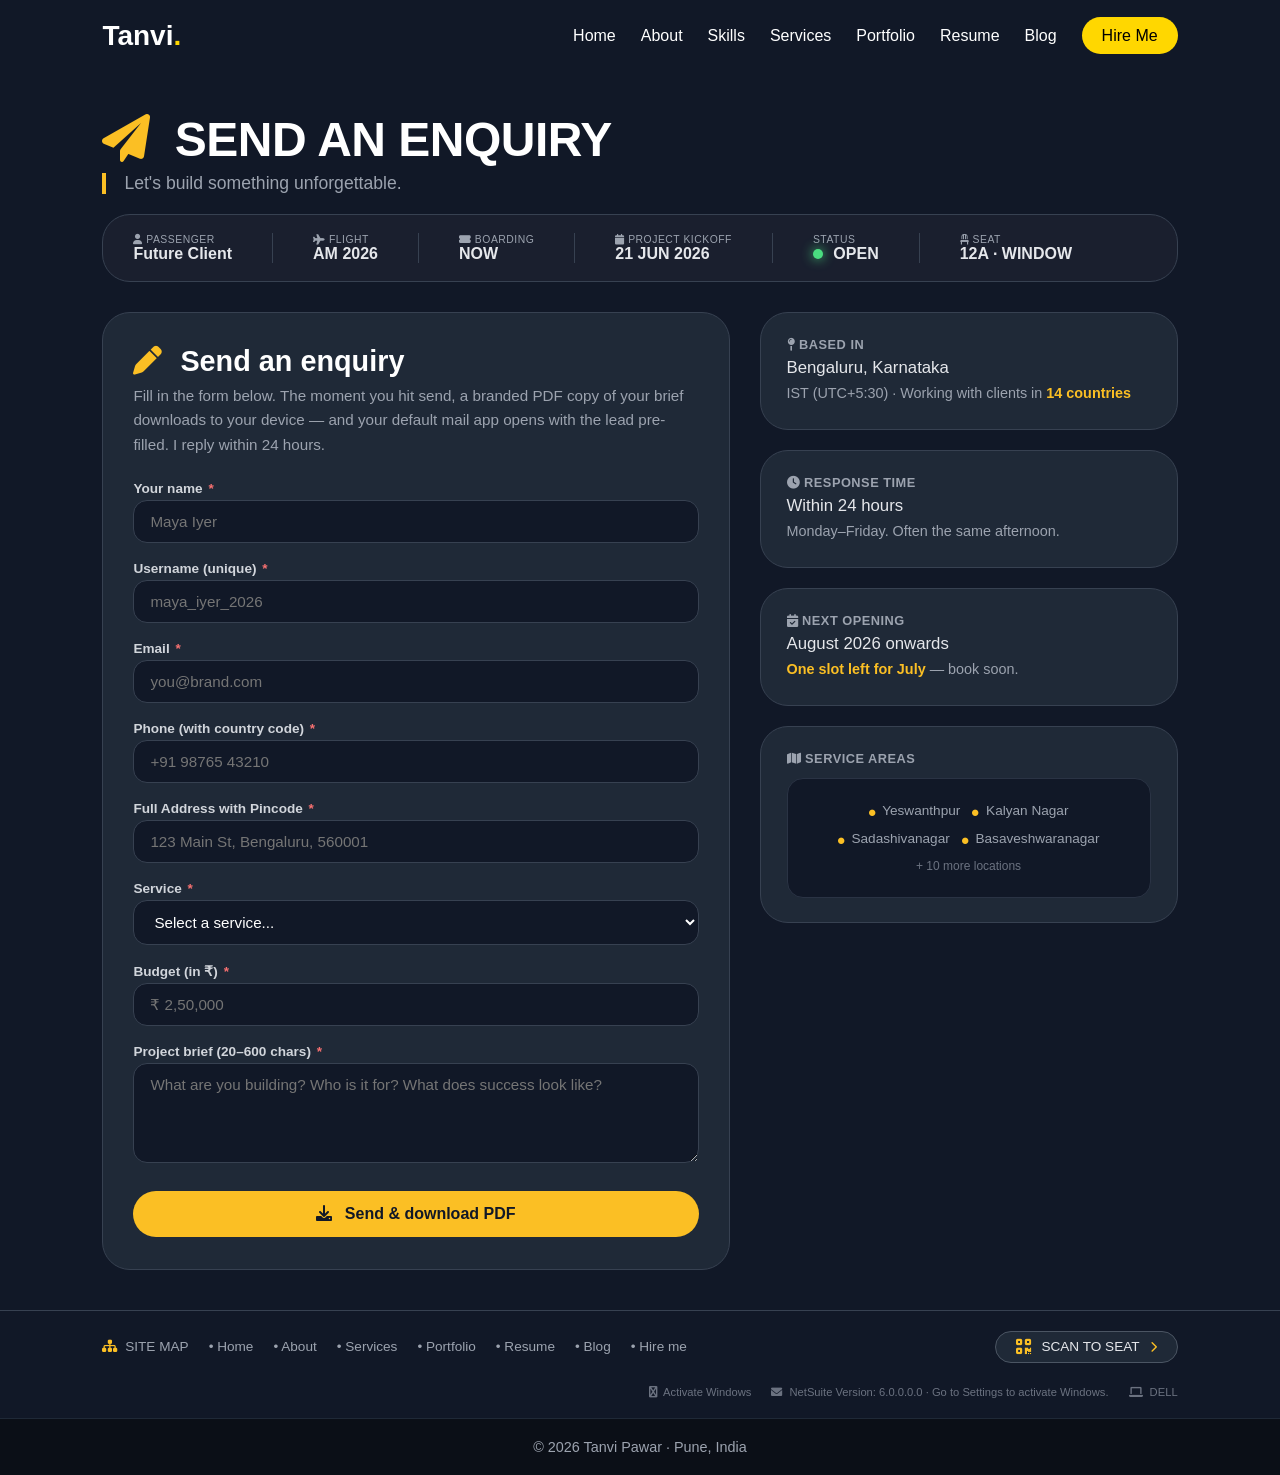
==== contact.html @ 3f43f312 "Add files via upload" ====
<!DOCTYPE html>
<html lang="en">
<head>
  <meta charset="UTF-8" />
  <meta name="viewport" content="width=device-width, initial-scale=1.0" />
  <title>Tanvi · Contact · Studio</title>
  <!-- Font Awesome -->
  <link rel="stylesheet" href="https://cdnjs.cloudflare.com/ajax/libs/font-awesome/6.0.0-beta3/css/all.min.css" />
  <style>
    /* ----- RESET & BASE (matches existing style) ----- */
    * {
      margin: 0;
      padding: 0;
      box-sizing: border-box;
      font-family: 'Segoe UI', Arial, sans-serif;
    }

    body {
      background: #111827;
      color: white;
    }

    /* ----- NAVBAR (exactly as index & about) ----- */
    header {
      display: flex;
      justify-content: space-between;
      align-items: center;
      padding: 20px 8%;
      position: sticky;
      top: 0;
      background: #111827;
      z-index: 100;
    }

    .logo {
      font-size: 28px;
      font-weight: bold;
    }
    .logo span {
      color: gold;
    }

    nav ul {
      display: flex;
      list-style: none;
      gap: 25px;
    }
    nav ul li a {
      text-decoration: none;
      color: white;
      font-weight: 500;
      transition: 0.2s;
    }
    nav ul li a:hover {
      color: #ffd966;
    }
    .active {
      background: gold;
      padding: 10px 20px;
      border-radius: 20px;
      color: black !important;
    }
    .active:hover {
      background: #e6c200 !important;
      color: black !important;
    }

    /* ----- CONTACT HEADER ----- */
    .contact-header {
      padding: 40px 8% 20px;
    }
    .contact-header h1 {
      font-size: 3rem;
      font-weight: 700;
      letter-spacing: -0.5px;
    }
    .contact-header h1 i {
      color: #fbbf24;
      margin-right: 12px;
    }
    .contact-header .sub {
      color: #9ca3af;
      font-size: 1.1rem;
      margin-top: 6px;
      border-left: 4px solid #fbbf24;
      padding-left: 18px;
    }

    /* ----- BOARDING PASS / STATUS (from first image) ----- */
    .boarding-status {
      padding: 10px 8% 20px;
      display: flex;
      flex-wrap: wrap;
      gap: 20px 40px;
      align-items: center;
      background: #1a1f2e;
      border-radius: 28px;
      margin: 0 8% 20px;
      padding: 18px 30px;
      border: 1px solid #374151;
    }
    .boarding-status .item {
      display: flex;
      flex-direction: column;
    }
    .boarding-status .item .label {
      font-size: 0.65rem;
      text-transform: uppercase;
      color: #9ca3af;
      letter-spacing: 0.5px;
    }
    .boarding-status .item .value {
      font-weight: 600;
      font-size: 1rem;
      color: #e5e7eb;
    }
    .boarding-status .item .value i {
      color: #fbbf24;
      margin-right: 6px;
    }
    .boarding-status .divider {
      width: 1px;
      height: 30px;
      background: #374151;
    }
    .status-dot {
      display: inline-block;
      width: 10px;
      height: 10px;
      background: #4ade80;
      border-radius: 50%;
      margin-right: 6px;
      box-shadow: 0 0 12px #4ade80;
    }

    /* ----- CONTENT LAYOUT (form + info side by side) ----- */
    .contact-content {
      padding: 10px 8% 30px;
      display: grid;
      grid-template-columns: 1.2fr 0.8fr;
      gap: 30px;
    }

    /* ----- FORM STYLES ----- */
    .contact-form {
      background: #1f2937;
      border-radius: 28px;
      padding: 32px 30px;
      border: 1px solid #374151;
    }
    .contact-form .form-title {
      font-size: 1.8rem;
      font-weight: 700;
      margin-bottom: 6px;
    }
    .contact-form .form-title i {
      color: #fbbf24;
      margin-right: 10px;
    }
    .contact-form .form-desc {
      color: #9ca3af;
      font-size: 0.95rem;
      line-height: 1.6;
      margin-bottom: 24px;
    }

    .form-group {
      margin-bottom: 18px;
    }
    .form-group label {
      display: block;
      font-size: 0.85rem;
      font-weight: 600;
      color: #d1d5db;
      margin-bottom: 4px;
    }
    .form-group label .required {
      color: #f87171;
      margin-left: 2px;
    }
    .form-group input,
    .form-group select,
    .form-group textarea {
      width: 100%;
      padding: 12px 16px;
      background: #111827;
      border: 1px solid #374151;
      border-radius: 14px;
      color: white;
      font-size: 0.95rem;
      transition: 0.2s;
      outline: none;
      font-family: inherit;
    }
    .form-group input:focus,
    .form-group select:focus,
    .form-group textarea:focus {
      border-color: #fbbf24;
      box-shadow: 0 0 0 3px rgba(251, 191, 36, 0.15);
    }
    .form-group input.error,
    .form-group textarea.error {
      border-color: #f87171;
      box-shadow: 0 0 0 3px rgba(248, 113, 113, 0.15);
    }
    .form-group textarea {
      resize: vertical;
      min-height: 100px;
    }
    .form-group select option {
      background: #1f2937;
    }

    .form-row {
      display: grid;
      grid-template-columns: 1fr 1fr;
      gap: 16px;
    }

    .form-group .error-msg {
      color: #f87171;
      font-size: 0.8rem;
      margin-top: 4px;
      display: none;
    }
    .form-group .error-msg.show {
      display: block;
    }

    .btn-submit {
      background: #fbbf24;
      color: #111827;
      border: none;
      padding: 14px 40px;
      border-radius: 60px;
      font-weight: 700;
      font-size: 1rem;
      cursor: pointer;
      transition: 0.2s;
      width: 100%;
      margin-top: 6px;
    }
    .btn-submit:hover {
      background: #f59e0b;
      transform: scale(1.01);
    }
    .btn-submit i {
      margin-right: 8px;
    }

    /* ----- INFO SIDEBAR ----- */
    .contact-info {
      display: flex;
      flex-direction: column;
      gap: 20px;
    }

    .info-card {
      background: #1f2937;
      border-radius: 28px;
      padding: 24px 26px;
      border: 1px solid #374151;
    }
    .info-card .info-title {
      font-size: 0.8rem;
      text-transform: uppercase;
      color: #9ca3af;
      letter-spacing: 0.5px;
      font-weight: 600;
      margin-bottom: 6px;
    }
    .info-card .info-value {
      font-size: 1.05rem;
      font-weight: 500;
      color: #e5e7eb;
    }
    .info-card .info-value i {
      color: #fbbf24;
      margin-right: 8px;
      width: 20px;
    }
    .info-card .info-desc {
      color: #9ca3af;
      font-size: 0.9rem;
      line-height: 1.6;
      margin-top: 4px;
    }

    .info-card .highlight {
      color: #fbbf24;
      font-weight: 600;
    }

    /* Map placeholder */
    .map-placeholder {
      background: #111827;
      border-radius: 16px;
      padding: 20px;
      margin-top: 12px;
      border: 1px solid #2a3344;
      min-height: 120px;
      display: flex;
      align-items: center;
      justify-content: center;
      color: #6b7280;
      font-size: 0.85rem;
      flex-wrap: wrap;
      gap: 4px 12px;
    }
    .map-placeholder i {
      color: #fbbf24;
      margin-right: 4px;
    }
    .map-placeholder span {
      color: #9ca3af;
    }

    /* ----- SITE MAP + SCAN (from images) ----- */
    .site-map-row {
      display: flex;
      flex-wrap: wrap;
      justify-content: space-between;
      align-items: center;
      padding: 20px 8% 15px;
      border-top: 1px solid #374151;
      font-size: 0.85rem;
      color: #9ca3af;
      margin-top: 10px;
    }
    .site-map-row .map-links {
      display: flex;
      flex-wrap: wrap;
      gap: 12px 20px;
    }
    .site-map-row .map-links span {
      cursor: default;
    }
    .site-map-row .map-links i {
      margin-right: 4px;
      color: #fbbf24;
    }
    .scan-box {
      background: #1f2937;
      padding: 6px 20px;
      border-radius: 60px;
      border: 1px solid #4b5563;
      display: flex;
      align-items: center;
      gap: 10px;
      color: #e5e7eb;
    }
    .scan-box i {
      color: #fbbf24;
      font-size: 1.1rem;
    }

    /* ----- FOOTER (matches) ----- */
    footer {
      text-align: center;
      padding: 20px;
      background: #0b0f17;
      margin-top: 20px;
      border-top: 1px solid #1f2937;
      color: #9ca3af;
      font-size: 0.9rem;
    }

    /* ----- WINDOWS ACTIVATE ----- */
    .win-activate {
      padding: 8px 8% 0;
      display: flex;
      justify-content: flex-end;
      font-size: 0.7rem;
      color: #6b7280;
      gap: 20px;
      flex-wrap: wrap;
    }
    .win-activate i {
      margin-right: 4px;
    }

    /* ----- RESPONSIVE ----- */
    @media (max-width: 900px) {
      .contact-content {
        grid-template-columns: 1fr;
        gap: 20px;
      }
      .form-row {
        grid-template-columns: 1fr;
      }
    }
    @media (max-width: 768px) {
      .contact-header h1 {
        font-size: 2.2rem;
      }
      .boarding-status {
        flex-direction: column;
        align-items: flex-start;
        gap: 10px;
        padding: 16px 20px;
      }
      .boarding-status .divider {
        display: none;
      }
      .site-map-row {
        flex-direction: column;
        align-items: flex-start;
        gap: 12px;
      }
      nav ul {
        gap: 12px;
        flex-wrap: wrap;
      }
      header {
        flex-direction: column;
        align-items: flex-start;
        gap: 10px;
      }
      .contact-form {
        padding: 24px 18px;
      }
    }
    @media (max-width: 480px) {
      .contact-header h1 {
        font-size: 1.8rem;
      }
      .contact-form .form-title {
        font-size: 1.4rem;
      }
    }
  </style>
</head>
<body>

<!-- ====== NAVBAR (with "Hire Me" active) ====== -->
<header>
  <div class="logo">Tanvi<span>.</span></div>
  <nav>
    <ul>
      <li><a href="index.html">Home</a></li>
      <li><a href="about.html">About</a></li>
      <li><a href="skills.html">Skills</a></li>
      <li><a href="services.html">Services</a></li>
      <li><a href="portfolio.html">Portfolio</a></li>
      <li><a href="resume.html">Resume</a></li>
      <li><a href="blog.html">Blog</a></li>
      <li><a href="contact.html" class="active">Hire Me</a></li>
    </ul>
  </nav>
</header>

<!-- ====== CONTACT HEADER ====== -->
<div class="contact-header">
  <h1><i class="fas fa-paper-plane"></i> SEND AN ENQUIRY</h1>
  <div class="sub">Let's build something unforgettable.</div>
</div>

<!-- ====== BOARDING PASS / STATUS (from first image) ====== -->
<div class="boarding-status">
  <div class="item">
    <span class="label"><i class="fas fa-user"></i> PASSENGER</span>
    <span class="value">Future Client</span>
  </div>
  <div class="divider"></div>
  <div class="item">
    <span class="label"><i class="fas fa-plane"></i> FLIGHT</span>
    <span class="value">AM 2026</span>
  </div>
  <div class="divider"></div>
  <div class="item">
    <span class="label"><i class="fas fa-ticket-alt"></i> BOARDING</span>
    <span class="value">NOW</span>
  </div>
  <div class="divider"></div>
  <div class="item">
    <span class="label"><i class="fas fa-calendar"></i> PROJECT KICKOFF</span>
    <span class="value">21 JUN 2026</span>
  </div>
  <div class="divider"></div>
  <div class="item">
    <span class="label">STATUS</span>
    <span class="value"><span class="status-dot"></span> OPEN</span>
  </div>
  <div class="divider"></div>
  <div class="item">
    <span class="label"><i class="fas fa-chair"></i> SEAT</span>
    <span class="value">12A · WINDOW</span>
  </div>
</div>

<!-- ====== CONTENT: Form + Info ====== -->
<div class="contact-content">

  <!-- LEFT: Form -->
  <div class="contact-form">
    <div class="form-title"><i class="fas fa-pen"></i> Send an enquiry</div>
    <div class="form-desc">
      Fill in the form below. The moment you hit send, a branded PDF copy of your brief downloads to your device — and your default mail app opens with the lead pre-filled. I reply within 24 hours.
    </div>

    <form id="contactForm" onsubmit="return handleSubmit(event)">
      <!-- Name -->
      <div class="form-group">
        <label for="name">Your name <span class="required">*</span></label>
        <input type="text" id="name" placeholder="Maya Iyer" required />
        <div class="error-msg" id="nameError">Please enter your full name.</div>
      </div>

      <!-- Unique Username -->
      <div class="form-group">
        <label for="username">Username (unique) <span class="required">*</span></label>
        <input type="text" id="username" placeholder="maya_iyer_2026" required />
        <div class="error-msg" id="usernameError">Please choose a unique username (min 3 characters, letters/numbers/underscore).</div>
      </div>

      <!-- Email -->
      <div class="form-group">
        <label for="email">Email <span class="required">*</span></label>
        <input type="email" id="email" placeholder="you@brand.com" required />
        <div class="error-msg" id="emailError">Please enter a valid email address.</div>
      </div>

      <!-- Phone -->
      <div class="form-group">
        <label for="phone">Phone (with country code) <span class="required">*</span></label>
        <input type="tel" id="phone" placeholder="+91 98765 43210" required />
        <div class="error-msg" id="phoneError">Phone must start with 6-9 and be 10-12 digits long (with country code).</div>
      </div>

      <!-- Address with Pincode -->
      <div class="form-group">
        <label for="address">Full Address with Pincode <span class="required">*</span></label>
        <input type="text" id="address" placeholder="123 Main St, Bengaluru, 560001" required />
        <div class="error-msg" id="addressError">Please enter a complete address with a 6-digit pincode.</div>
      </div>

      <!-- Service -->
      <div class="form-group">
        <label for="service">Service <span class="required">*</span></label>
        <select id="service" required>
          <option value="">Select a service...</option>
          <option value="landing">Landing page ($750)</option>
          <option value="full">Full website ($2,400)</option>
          <option value="retainer">Retainer ($1,200/mo)</option>
          <option value="custom">Custom project</option>
        </select>
        <div class="error-msg" id="serviceError">Please select a service.</div>
      </div>

      <!-- Budget with Rs -->
      <div class="form-group">
        <label for="budget">Budget (in ₹) <span class="required">*</span></label>
        <input type="text" id="budget" placeholder="₹ 2,50,000" required />
        <div class="error-msg" id="budgetError">Please enter your budget in ₹ (e.g., ₹ 2,50,000 or 250000).</div>
      </div>

      <!-- Project Brief -->
      <div class="form-group">
        <label for="brief">Project brief (20–600 chars) <span class="required">*</span></label>
        <textarea id="brief" rows="4" placeholder="What are you building? Who is it for? What does success look like?" required></textarea>
        <div class="error-msg" id="briefError">Project brief must be between 20 and 600 characters.</div>
      </div>

      <button type="submit" class="btn-submit">
        <i class="fas fa-download"></i> Send &amp; download PDF
      </button>
    </form>
  </div>

  <!-- RIGHT: Info Cards -->
  <div class="contact-info">

    <div class="info-card">
      <div class="info-title"><i class="fas fa-map-pin"></i> Based in</div>
      <div class="info-value">Bengaluru, Karnataka</div>
      <div class="info-desc">IST (UTC+5:30) · Working with clients in <span class="highlight">14 countries</span></div>
    </div>

    <div class="info-card">
      <div class="info-title"><i class="fas fa-clock"></i> Response time</div>
      <div class="info-value">Within 24 hours</div>
      <div class="info-desc">Monday–Friday. Often the same afternoon.</div>
    </div>

    <div class="info-card">
      <div class="info-title"><i class="fas fa-calendar-check"></i> Next opening</div>
      <div class="info-value">August 2026 onwards</div>
      <div class="info-desc"><span class="highlight">One slot left for July</span> — book soon.</div>
    </div>

    <div class="info-card">
      <div class="info-title"><i class="fas fa-map"></i> Service areas</div>
      <div class="map-placeholder">
        <span><i class="fas fa-circle" style="color:#fbbf24; font-size:0.4rem;"></i> Yeswanthpur</span>
        <span><i class="fas fa-circle" style="color:#fbbf24; font-size:0.4rem;"></i> Kalyan Nagar</span>
        <span><i class="fas fa-circle" style="color:#fbbf24; font-size:0.4rem;"></i> Sadashivanagar</span>
        <span><i class="fas fa-circle" style="color:#fbbf24; font-size:0.4rem;"></i> Basaveshwaranagar</span>
        <span style="color:#6b7280; font-size:0.75rem;">+ 10 more locations</span>
      </div>
    </div>

  </div>
</div>

<!-- ====== SITE MAP + SCAN TO BOARD ====== -->
<div class="site-map-row">
  <div class="map-links">
    <span><i class="fas fa-sitemap"></i> SITE MAP</span>
    <span>• Home</span>
    <span>• About</span>
    <span>• Services</span>
    <span>• Portfolio</span>
    <span>• Resume</span>
    <span>• Blog</span>
    <span>• Hire me</span>
  </div>
  <div class="scan-box">
    <i class="fas fa-qrcode"></i>
    <span>SCAN TO SEAT</span>
    <i class="fas fa-chevron-right" style="font-size:0.7rem;"></i>
  </div>
</div>

<!-- ====== WINDOWS ACTIVATE (stylized) ====== -->
<div class="win-activate">
  <span><i class="fas fa-windows"></i> Activate Windows</span>
  <span><i class="fas fa-envelope"></i> NetSuite Version: 6.0.0.0.0 · Go to Settings to activate Windows.</span>
  <span><i class="fas fa-laptop"></i> DELL</span>
</div>

<!-- ====== FOOTER ====== -->
<footer>
  <p>© 2026 Tanvi Pawar · Pune, India</p>
</footer>

<!-- ====== SCRIPT ====== -->
<script>
  (function() {
    console.log('✧ Tanvi· Contact page loaded ✧');
  })();

  // ====== VALIDATION FUNCTIONS ======

  // Validate phone: starts with 6-9, 10-12 digits total (including country code)
  function validatePhone(phone) {
    // Remove spaces, +, -, brackets
    const clean = phone.replace(/[\s+\-()]/g, '');
    // Check if it contains only digits and optional +
    if (!/^\+?[0-9]+$/.test(clean)) return false;
    // Remove leading + if present
    const digits = clean.replace(/^\+/, '');
    // Check length 10-12 and first digit 6-9
    if (digits.length < 10 || digits.length > 12) return false;
    const firstDigit = digits.charAt(0);
    return firstDigit >= '6' && firstDigit <= '9';
  }

  // Validate address: must contain a 6-digit pincode
  function validateAddress(address) {
    const pincodeMatch = address.match(/\b\d{6}\b/);
    return pincodeMatch !== null && address.trim().length > 10;
  }

  // Validate username: min 3 chars, alphanumeric + underscore
  function validateUsername(username) {
    return /^[a-zA-Z0-9_]{3,30}$/.test(username);
  }

  // Validate budget: contains ₹ or Rs or numbers
  function validateBudget(budget) {
    const cleaned = budget.replace(/[,.\s]/g, '');
    // Check if it contains ₹ symbol or 'rs' (case insensitive) or just numbers
    const hasCurrency = /[₹]|rs/i.test(budget);
    const hasNumbers = /[0-9]/.test(budget);
    return hasCurrency && hasNumbers && cleaned.length > 0;
  }

  // Validate brief length: 20-600 chars
  function validateBrief(brief) {
    const len = brief.trim().length;
    return len >= 20 && len <= 600;
  }

  // ====== FORM SUBMIT HANDLER ======
  function handleSubmit(e) {
    e.preventDefault();

    // Get all fields
    const name = document.getElementById('name');
    const username = document.getElementById('username');
    const email = document.getElementById('email');
    const phone = document.getElementById('phone');
    const address = document.getElementById('address');
    const service = document.getElementById('service');
    const budget = document.getElementById('budget');
    const brief = document.getElementById('brief');

    // Reset errors
    document.querySelectorAll('.error-msg').forEach(el => el.classList.remove('show'));
    document.querySelectorAll('.form-group input, .form-group textarea, .form-group select').forEach(el => el.classList.remove('error'));

    let isValid = true;

    // Validate Name
    if (name.value.trim().length < 2) {
      document.getElementById('nameError').classList.add('show');
      name.classList.add('error');
      isValid = false;
    }

    // Validate Username
    if (!validateUsername(username.value)) {
      document.getElementById('usernameError').classList.add('show');
      username.classList.add('error');
      isValid = false;
    }

    // Validate Email
    if (!/^[^\s@]+@[^\s@]+\.[^\s@]+$/.test(email.value)) {
      document.getElementById('emailError').classList.add('show');
      email.classList.add('error');
      isValid = false;
    }

    // Validate Phone
    if (!validatePhone(phone.value)) {
      document.getElementById('phoneError').classList.add('show');
      phone.classList.add('error');
      isValid = false;
    }

    // Validate Address with pincode
    if (!validateAddress(address.value)) {
      document.getElementById('addressError').classList.add('show');
      address.classList.add('error');
      isValid = false;
    }

    // Validate Service
    if (service.value === '') {
      document.getElementById('serviceError').classList.add('show');
      service.classList.add('error');
      isValid = false;
    }

    // Validate Budget (must have ₹ or Rs)
    if (!validateBudget(budget.value)) {
      document.getElementById('budgetError').classList.add('show');
      budget.classList.add('error');
      isValid = false;
    }

    // Validate Brief length
    if (!validateBrief(brief.value)) {
      document.getElementById('briefError').classList.add('show');
      brief.classList.add('error');
      isValid = false;
    }

    if (!isValid) {
      // Scroll to first error
      const firstError = document.querySelector('.form-group .error-msg.show');
      if (firstError) {
        firstError.closest('.form-group').scrollIntoView({ behavior: 'smooth', block: 'center' });
      }
      return false;
    }

    // Simulate PDF download + email
    alert('✓ Thank you, ' + name.value.trim() + '!\n\n' +
          'A branded PDF copy of your brief is downloading now.\n' +
          'Your default mail app will open with the lead pre-filled.\n\n' +
          'I\'ll reply within 24 hours.');

    // Reset form
    document.getElementById('contactForm').reset();
    document.querySelectorAll('.form-group input, .form-group textarea, .form-group select').forEach(el => el.classList.remove('error'));

    return false;
  }

  // ====== REAL-TIME VALIDATION HELPERS (optional) ======
  // Remove error styling on input
  document.querySelectorAll('.form-group input, .form-group textarea, .form-group select').forEach(el => {
    el.addEventListener('input', function() {
      this.classList.remove('error');
      const errorMsg = this.closest('.form-group').querySelector('.error-msg');
      if (errorMsg) errorMsg.classList.remove('show');
    });
    el.addEventListener('change', function() {
      this.classList.remove('error');
      const errorMsg = this.closest('.form-group').querySelector('.error-msg');
      if (errorMsg) errorMsg.classList.remove('show');
    });
  });
</script>

</body>
</html>
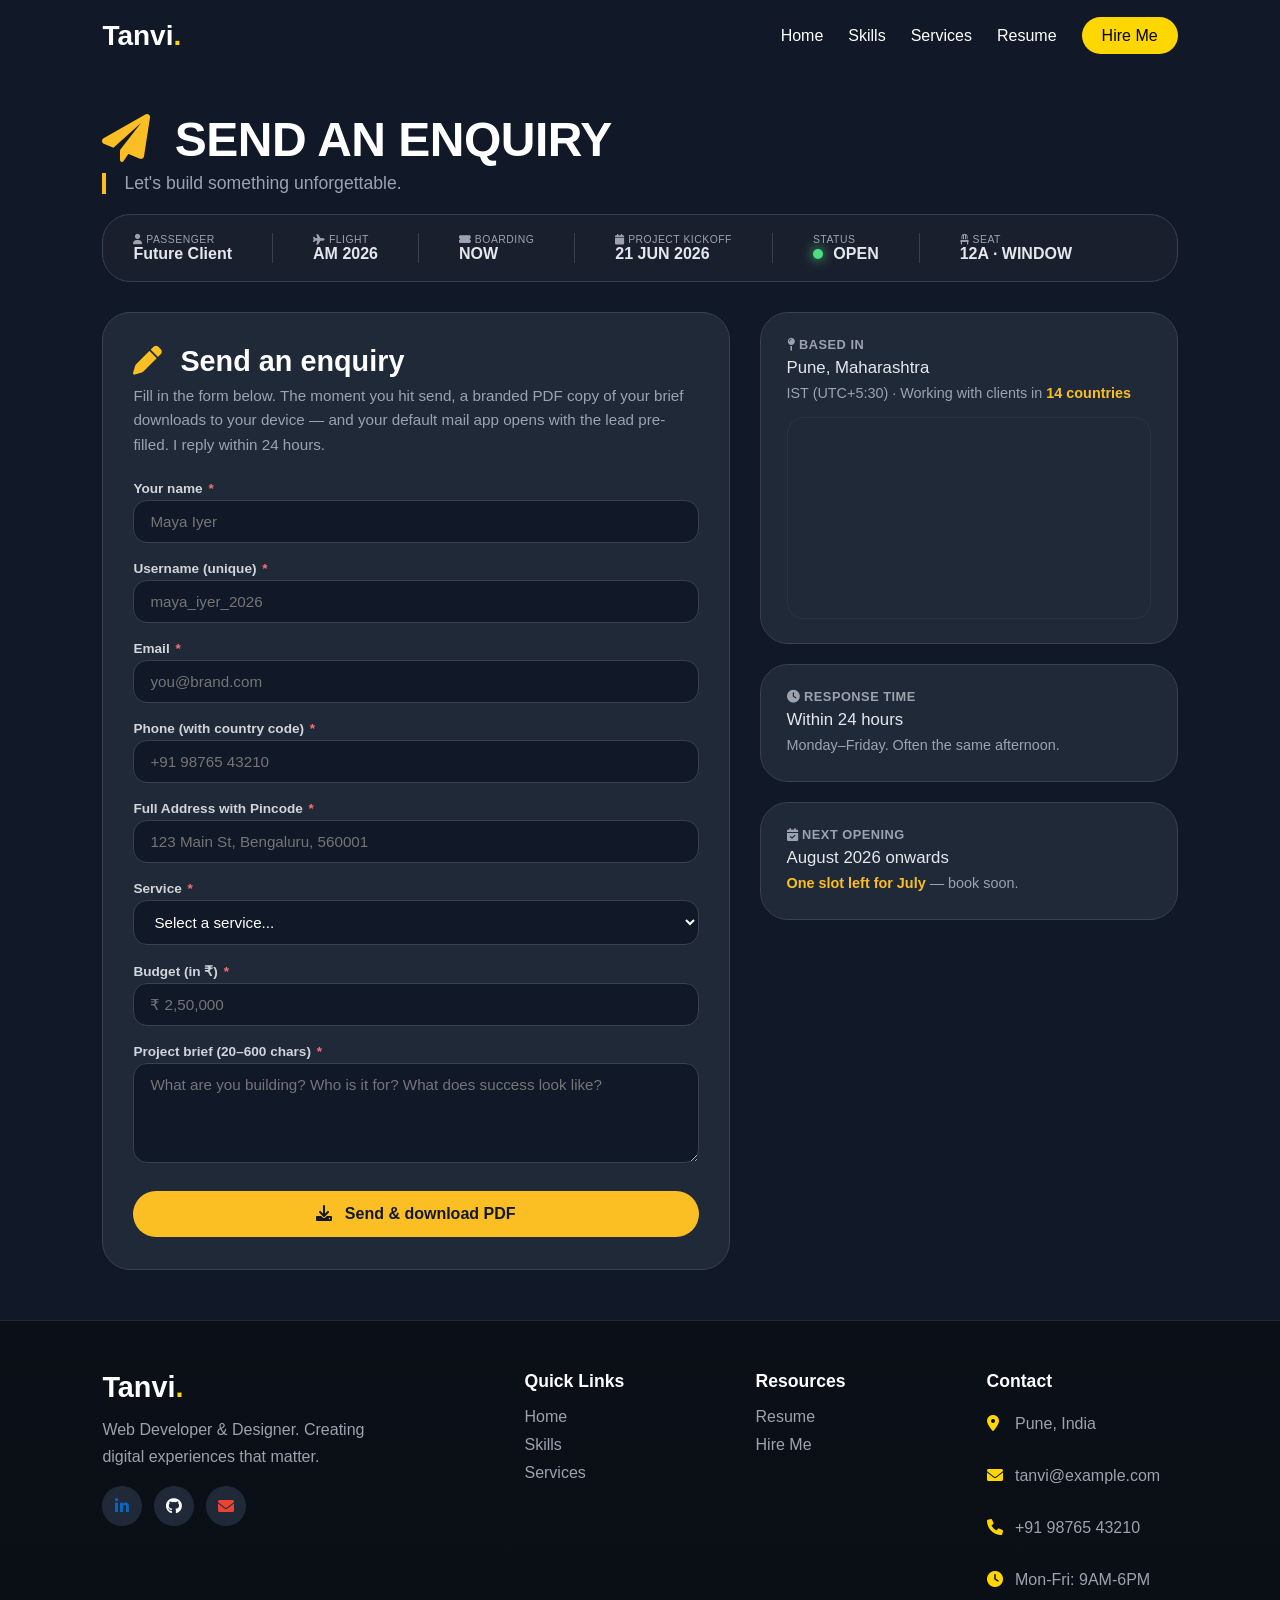
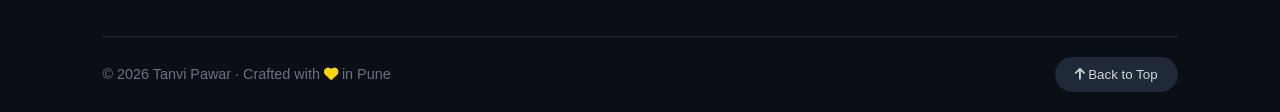
==== commit d34f5ec9: "Add files via upload" ====
--- a/contact.html
+++ b/contact.html
@@ -4,23 +4,11 @@
   <meta charset="UTF-8" />
   <meta name="viewport" content="width=device-width, initial-scale=1.0" />
   <title>Tanvi · Contact · Studio</title>
-  <!-- Font Awesome -->
   <link rel="stylesheet" href="https://cdnjs.cloudflare.com/ajax/libs/font-awesome/6.0.0-beta3/css/all.min.css" />
   <style>
-    /* ----- RESET & BASE (matches existing style) ----- */
-    * {
-      margin: 0;
-      padding: 0;
-      box-sizing: border-box;
-      font-family: 'Segoe UI', Arial, sans-serif;
-    }
-
-    body {
-      background: #111827;
-      color: white;
-    }
-
-    /* ----- NAVBAR (exactly as index & about) ----- */
+    * { margin: 0; padding: 0; box-sizing: border-box; font-family: 'Segoe UI', Arial, sans-serif; }
+    body { background: #111827; color: white; }
+
     header {
       display: flex;
       justify-content: space-between;
@@ -31,431 +19,144 @@
       background: #111827;
       z-index: 100;
     }
-
-    .logo {
-      font-size: 28px;
-      font-weight: bold;
-    }
-    .logo span {
-      color: gold;
-    }
-
-    nav ul {
-      display: flex;
-      list-style: none;
-      gap: 25px;
-    }
-    nav ul li a {
-      text-decoration: none;
-      color: white;
-      font-weight: 500;
-      transition: 0.2s;
-    }
-    nav ul li a:hover {
-      color: #ffd966;
-    }
-    .active {
-      background: gold;
-      padding: 10px 20px;
-      border-radius: 20px;
-      color: black !important;
-    }
-    .active:hover {
-      background: #e6c200 !important;
-      color: black !important;
-    }
-
-    /* ----- CONTACT HEADER ----- */
-    .contact-header {
-      padding: 40px 8% 20px;
-    }
-    .contact-header h1 {
-      font-size: 3rem;
-      font-weight: 700;
-      letter-spacing: -0.5px;
-    }
-    .contact-header h1 i {
-      color: #fbbf24;
-      margin-right: 12px;
-    }
-    .contact-header .sub {
-      color: #9ca3af;
-      font-size: 1.1rem;
-      margin-top: 6px;
-      border-left: 4px solid #fbbf24;
-      padding-left: 18px;
-    }
-
-    /* ----- BOARDING PASS / STATUS (from first image) ----- */
-    .boarding-status {
-      padding: 10px 8% 20px;
-      display: flex;
-      flex-wrap: wrap;
-      gap: 20px 40px;
-      align-items: center;
-      background: #1a1f2e;
-      border-radius: 28px;
-      margin: 0 8% 20px;
-      padding: 18px 30px;
-      border: 1px solid #374151;
-    }
-    .boarding-status .item {
-      display: flex;
-      flex-direction: column;
-    }
-    .boarding-status .item .label {
-      font-size: 0.65rem;
-      text-transform: uppercase;
-      color: #9ca3af;
-      letter-spacing: 0.5px;
-    }
-    .boarding-status .item .value {
-      font-weight: 600;
-      font-size: 1rem;
-      color: #e5e7eb;
-    }
-    .boarding-status .item .value i {
-      color: #fbbf24;
-      margin-right: 6px;
-    }
-    .boarding-status .divider {
-      width: 1px;
-      height: 30px;
-      background: #374151;
-    }
-    .status-dot {
-      display: inline-block;
-      width: 10px;
-      height: 10px;
-      background: #4ade80;
-      border-radius: 50%;
-      margin-right: 6px;
-      box-shadow: 0 0 12px #4ade80;
-    }
-
-    /* ----- CONTENT LAYOUT (form + info side by side) ----- */
-    .contact-content {
-      padding: 10px 8% 30px;
-      display: grid;
-      grid-template-columns: 1.2fr 0.8fr;
-      gap: 30px;
-    }
-
-    /* ----- FORM STYLES ----- */
-    .contact-form {
-      background: #1f2937;
-      border-radius: 28px;
-      padding: 32px 30px;
-      border: 1px solid #374151;
-    }
-    .contact-form .form-title {
-      font-size: 1.8rem;
-      font-weight: 700;
-      margin-bottom: 6px;
-    }
-    .contact-form .form-title i {
-      color: #fbbf24;
-      margin-right: 10px;
-    }
-    .contact-form .form-desc {
-      color: #9ca3af;
-      font-size: 0.95rem;
-      line-height: 1.6;
-      margin-bottom: 24px;
-    }
-
-    .form-group {
-      margin-bottom: 18px;
-    }
-    .form-group label {
-      display: block;
-      font-size: 0.85rem;
-      font-weight: 600;
-      color: #d1d5db;
-      margin-bottom: 4px;
-    }
-    .form-group label .required {
-      color: #f87171;
-      margin-left: 2px;
-    }
-    .form-group input,
-    .form-group select,
-    .form-group textarea {
-      width: 100%;
-      padding: 12px 16px;
-      background: #111827;
-      border: 1px solid #374151;
-      border-radius: 14px;
-      color: white;
-      font-size: 0.95rem;
-      transition: 0.2s;
-      outline: none;
-      font-family: inherit;
-    }
-    .form-group input:focus,
-    .form-group select:focus,
-    .form-group textarea:focus {
-      border-color: #fbbf24;
-      box-shadow: 0 0 0 3px rgba(251, 191, 36, 0.15);
-    }
-    .form-group input.error,
-    .form-group textarea.error {
-      border-color: #f87171;
-      box-shadow: 0 0 0 3px rgba(248, 113, 113, 0.15);
-    }
-    .form-group textarea {
-      resize: vertical;
-      min-height: 100px;
-    }
-    .form-group select option {
-      background: #1f2937;
-    }
-
-    .form-row {
-      display: grid;
-      grid-template-columns: 1fr 1fr;
-      gap: 16px;
-    }
-
-    .form-group .error-msg {
-      color: #f87171;
-      font-size: 0.8rem;
-      margin-top: 4px;
-      display: none;
-    }
-    .form-group .error-msg.show {
-      display: block;
-    }
-
-    .btn-submit {
-      background: #fbbf24;
-      color: #111827;
-      border: none;
-      padding: 14px 40px;
-      border-radius: 60px;
-      font-weight: 700;
-      font-size: 1rem;
-      cursor: pointer;
-      transition: 0.2s;
-      width: 100%;
-      margin-top: 6px;
-    }
-    .btn-submit:hover {
-      background: #f59e0b;
-      transform: scale(1.01);
-    }
-    .btn-submit i {
-      margin-right: 8px;
-    }
-
-    /* ----- INFO SIDEBAR ----- */
-    .contact-info {
-      display: flex;
-      flex-direction: column;
-      gap: 20px;
-    }
-
-    .info-card {
-      background: #1f2937;
-      border-radius: 28px;
-      padding: 24px 26px;
-      border: 1px solid #374151;
-    }
-    .info-card .info-title {
-      font-size: 0.8rem;
-      text-transform: uppercase;
-      color: #9ca3af;
-      letter-spacing: 0.5px;
-      font-weight: 600;
-      margin-bottom: 6px;
-    }
-    .info-card .info-value {
-      font-size: 1.05rem;
-      font-weight: 500;
-      color: #e5e7eb;
-    }
-    .info-card .info-value i {
-      color: #fbbf24;
-      margin-right: 8px;
-      width: 20px;
-    }
-    .info-card .info-desc {
-      color: #9ca3af;
-      font-size: 0.9rem;
-      line-height: 1.6;
-      margin-top: 4px;
-    }
-
-    .info-card .highlight {
-      color: #fbbf24;
-      font-weight: 600;
-    }
-
-    /* Map placeholder */
-    .map-placeholder {
-      background: #111827;
-      border-radius: 16px;
-      padding: 20px;
+    .logo { font-size: 28px; font-weight: bold; }
+    .logo span { color: gold; }
+    nav ul { display: flex; list-style: none; gap: 25px; }
+    nav ul li a { text-decoration: none; color: white; font-weight: 500; transition: 0.2s; }
+    nav ul li a:hover { color: #ffd966; }
+    .active { background: gold; padding: 10px 20px; border-radius: 20px; color: black !important; }
+    .active:hover { background: #e6c200 !important; color: black !important; }
+
+    .contact-header { padding: 40px 8% 20px; }
+    .contact-header h1 { font-size: 3rem; font-weight: 700; letter-spacing: -0.5px; }
+    .contact-header h1 i { color: #fbbf24; margin-right: 12px; }
+    .contact-header .sub { color: #9ca3af; font-size: 1.1rem; margin-top: 6px; border-left: 4px solid #fbbf24; padding-left: 18px; }
+
+    .boarding-status { padding: 10px 8% 20px; display: flex; flex-wrap: wrap; gap: 20px 40px; align-items: center; background: #1a1f2e; border-radius: 28px; margin: 0 8% 20px; padding: 18px 30px; border: 1px solid #374151; }
+    .boarding-status .item { display: flex; flex-direction: column; }
+    .boarding-status .item .label { font-size: 0.65rem; text-transform: uppercase; color: #9ca3af; letter-spacing: 0.5px; }
+    .boarding-status .item .value { font-weight: 600; font-size: 1rem; color: #e5e7eb; }
+    .boarding-status .item .value i { color: #fbbf24; margin-right: 6px; }
+    .boarding-status .divider { width: 1px; height: 30px; background: #374151; }
+    .status-dot { display: inline-block; width: 10px; height: 10px; background: #4ade80; border-radius: 50%; margin-right: 6px; box-shadow: 0 0 12px #4ade80; }
+
+    .contact-content { padding: 10px 8% 30px; display: grid; grid-template-columns: 1.2fr 0.8fr; gap: 30px; }
+
+    .contact-form { background: #1f2937; border-radius: 28px; padding: 32px 30px; border: 1px solid #374151; }
+    .contact-form .form-title { font-size: 1.8rem; font-weight: 700; margin-bottom: 6px; }
+    .contact-form .form-title i { color: #fbbf24; margin-right: 10px; }
+    .contact-form .form-desc { color: #9ca3af; font-size: 0.95rem; line-height: 1.6; margin-bottom: 24px; }
+
+    .form-group { margin-bottom: 18px; }
+    .form-group label { display: block; font-size: 0.85rem; font-weight: 600; color: #d1d5db; margin-bottom: 4px; }
+    .form-group label .required { color: #f87171; margin-left: 2px; }
+    .form-group input, .form-group select, .form-group textarea { width: 100%; padding: 12px 16px; background: #111827; border: 1px solid #374151; border-radius: 14px; color: white; font-size: 0.95rem; transition: 0.2s; outline: none; font-family: inherit; }
+    .form-group input:focus, .form-group select:focus, .form-group textarea:focus { border-color: #fbbf24; box-shadow: 0 0 0 3px rgba(251, 191, 36, 0.15); }
+    .form-group input.error, .form-group textarea.error { border-color: #f87171; box-shadow: 0 0 0 3px rgba(248, 113, 113, 0.15); }
+    .form-group textarea { resize: vertical; min-height: 100px; }
+    .form-group select option { background: #1f2937; }
+    .form-row { display: grid; grid-template-columns: 1fr 1fr; gap: 16px; }
+    .form-group .error-msg { color: #f87171; font-size: 0.8rem; margin-top: 4px; display: none; }
+    .form-group .error-msg.show { display: block; }
+
+    .btn-submit { background: #fbbf24; color: #111827; border: none; padding: 14px 40px; border-radius: 60px; font-weight: 700; font-size: 1rem; cursor: pointer; transition: 0.2s; width: 100%; margin-top: 6px; }
+    .btn-submit:hover { background: #f59e0b; transform: scale(1.01); }
+    .btn-submit i { margin-right: 8px; }
+
+    .contact-info { display: flex; flex-direction: column; gap: 20px; }
+    .info-card { background: #1f2937; border-radius: 28px; padding: 24px 26px; border: 1px solid #374151; }
+    .info-card .info-title { font-size: 0.8rem; text-transform: uppercase; color: #9ca3af; letter-spacing: 0.5px; font-weight: 600; margin-bottom: 6px; }
+    .info-card .info-value { font-size: 1.05rem; font-weight: 500; color: #e5e7eb; }
+    .info-card .info-value i { color: #fbbf24; margin-right: 8px; width: 20px; }
+    .info-card .info-desc { color: #9ca3af; font-size: 0.9rem; line-height: 1.6; margin-top: 4px; }
+    .info-card .highlight { color: #fbbf24; font-weight: 600; }
+
+    /* MAP CONTAINER */
+    .map-container { 
+      border-radius: 16px; 
+      overflow: hidden; 
       margin-top: 12px;
       border: 1px solid #2a3344;
-      min-height: 120px;
-      display: flex;
-      align-items: center;
-      justify-content: center;
-      color: #6b7280;
-      font-size: 0.85rem;
-      flex-wrap: wrap;
-      gap: 4px 12px;
-    }
-    .map-placeholder i {
-      color: #fbbf24;
-      margin-right: 4px;
-    }
-    .map-placeholder span {
-      color: #9ca3af;
-    }
-
-    /* ----- SITE MAP + SCAN (from images) ----- */
-    .site-map-row {
-      display: flex;
-      flex-wrap: wrap;
-      justify-content: space-between;
-      align-items: center;
-      padding: 20px 8% 15px;
-      border-top: 1px solid #374151;
-      font-size: 0.85rem;
-      color: #9ca3af;
-      margin-top: 10px;
-    }
-    .site-map-row .map-links {
-      display: flex;
-      flex-wrap: wrap;
-      gap: 12px 20px;
-    }
-    .site-map-row .map-links span {
-      cursor: default;
-    }
-    .site-map-row .map-links i {
-      margin-right: 4px;
-      color: #fbbf24;
-    }
-    .scan-box {
-      background: #1f2937;
-      padding: 6px 20px;
-      border-radius: 60px;
-      border: 1px solid #4b5563;
-      display: flex;
-      align-items: center;
-      gap: 10px;
-      color: #e5e7eb;
-    }
-    .scan-box i {
-      color: #fbbf24;
-      font-size: 1.1rem;
-    }
-
-    /* ----- FOOTER (matches) ----- */
-    footer {
-      text-align: center;
-      padding: 20px;
-      background: #0b0f17;
+    }
+    .map-container iframe {
+      width: 100%;
+      height: 200px;
+      border: 0;
+      display: block;
+    }
+
+    /* NEW UNIQUE FOOTER */
+    .footer-new {
+      background: linear-gradient(180deg, #0b0f17 0%, #0a0e15 100%);
+      border-top: 1px solid #1f2937;
+      padding: 50px 8% 20px;
       margin-top: 20px;
-      border-top: 1px solid #1f2937;
-      color: #9ca3af;
-      font-size: 0.9rem;
-    }
-
-    /* ----- WINDOWS ACTIVATE ----- */
-    .win-activate {
-      padding: 8px 8% 0;
-      display: flex;
-      justify-content: flex-end;
-      font-size: 0.7rem;
-      color: #6b7280;
-      gap: 20px;
-      flex-wrap: wrap;
-    }
-    .win-activate i {
-      margin-right: 4px;
-    }
-
-    /* ----- RESPONSIVE ----- */
+    }
+    .footer-grid {
+      display: grid;
+      grid-template-columns: 2fr 1fr 1fr 1fr;
+      gap: 40px;
+      margin-bottom: 40px;
+    }
+    .footer-brand h3 { font-size: 1.8rem; font-weight: 700; margin-bottom: 12px; }
+    .footer-brand h3 span { color: gold; }
+    .footer-brand p { color: #9ca3af; line-height: 1.7; max-width: 300px; }
+    .footer-social { display: flex; gap: 12px; margin-top: 16px; }
+    .footer-social a { display: inline-flex; align-items: center; justify-content: center; width: 40px; height: 40px; border-radius: 50%; background: #1f2937; color: #d1d5db; transition: 0.3s; text-decoration: none; }
+    .footer-social a:hover { background: gold; color: #111827; transform: translateY(-3px); }
+    .footer-col h4 { color: white; font-size: 1.1rem; font-weight: 600; margin-bottom: 16px; }
+    .footer-col ul { list-style: none; }
+    .footer-col ul li { margin-bottom: 10px; }
+    .footer-col ul li a { color: #9ca3af; text-decoration: none; transition: 0.3s; }
+    .footer-col ul li a:hover { color: gold; padding-left: 6px; }
+    .footer-col .contact-info { color: #9ca3af; line-height: 2; }
+    .footer-col .contact-info i { color: gold; width: 24px; }
+    .footer-bottom { border-top: 1px solid #1f2937; padding-top: 20px; display: flex; justify-content: space-between; align-items: center; flex-wrap: wrap; gap: 12px; }
+    .footer-bottom p { color: #6b7280; font-size: 0.9rem; }
+    .footer-bottom .scroll-top { background: #1f2937; color: #d1d5db; border: none; padding: 10px 20px; border-radius: 40px; cursor: pointer; transition: 0.3s; }
+    .footer-bottom .scroll-top:hover { background: gold; color: #111827; }
+
+    /* Footer social icons - updated with correct links */
+    .footer-social a .fa-linkedin-in { color: #0a66c2; }
+    .footer-social a .fa-github { color: #fff; }
+    .footer-social a .fa-envelope { color: #ea4335; }
+
     @media (max-width: 900px) {
-      .contact-content {
-        grid-template-columns: 1fr;
-        gap: 20px;
-      }
-      .form-row {
-        grid-template-columns: 1fr;
-      }
+      .contact-content { grid-template-columns: 1fr; gap: 20px; }
+      .form-row { grid-template-columns: 1fr; }
     }
     @media (max-width: 768px) {
-      .contact-header h1 {
-        font-size: 2.2rem;
-      }
-      .boarding-status {
-        flex-direction: column;
-        align-items: flex-start;
-        gap: 10px;
-        padding: 16px 20px;
-      }
-      .boarding-status .divider {
-        display: none;
-      }
-      .site-map-row {
-        flex-direction: column;
-        align-items: flex-start;
-        gap: 12px;
-      }
-      nav ul {
-        gap: 12px;
-        flex-wrap: wrap;
-      }
-      header {
-        flex-direction: column;
-        align-items: flex-start;
-        gap: 10px;
-      }
-      .contact-form {
-        padding: 24px 18px;
-      }
-    }
-    @media (max-width: 480px) {
-      .contact-header h1 {
-        font-size: 1.8rem;
-      }
-      .contact-form .form-title {
-        font-size: 1.4rem;
-      }
+      .contact-header h1 { font-size: 2.2rem; }
+      .boarding-status { flex-direction: column; align-items: flex-start; gap: 10px; padding: 16px 20px; }
+      .boarding-status .divider { display: none; }
+      .footer-grid { grid-template-columns: 1fr; gap: 30px; }
+      .footer-bottom { flex-direction: column; text-align: center; }
+      nav ul { gap: 12px; flex-wrap: wrap; }
+      header { flex-direction: column; align-items: flex-start; gap: 10px; }
+      .contact-form { padding: 24px 18px; }
     }
   </style>
 </head>
 <body>
 
-<!-- ====== NAVBAR (with "Hire Me" active) ====== -->
 <header>
   <div class="logo">Tanvi<span>.</span></div>
   <nav>
     <ul>
       <li><a href="index.html">Home</a></li>
-      <li><a href="about.html">About</a></li>
       <li><a href="skills.html">Skills</a></li>
       <li><a href="services.html">Services</a></li>
-      <li><a href="portfolio.html">Portfolio</a></li>
       <li><a href="resume.html">Resume</a></li>
-      <li><a href="blog.html">Blog</a></li>
       <li><a href="contact.html" class="active">Hire Me</a></li>
     </ul>
   </nav>
 </header>
 
-<!-- ====== CONTACT HEADER ====== -->
 <div class="contact-header">
   <h1><i class="fas fa-paper-plane"></i> SEND AN ENQUIRY</h1>
   <div class="sub">Let's build something unforgettable.</div>
 </div>
 
-<!-- ====== BOARDING PASS / STATUS (from first image) ====== -->
 <div class="boarding-status">
   <div class="item">
     <span class="label"><i class="fas fa-user"></i> PASSENGER</span>
@@ -488,10 +189,7 @@
   </div>
 </div>
 
-<!-- ====== CONTENT: Form + Info ====== -->
 <div class="contact-content">
-
-  <!-- LEFT: Form -->
   <div class="contact-form">
     <div class="form-title"><i class="fas fa-pen"></i> Send an enquiry</div>
     <div class="form-desc">
@@ -499,42 +197,36 @@
     </div>
 
     <form id="contactForm" onsubmit="return handleSubmit(event)">
-      <!-- Name -->
       <div class="form-group">
         <label for="name">Your name <span class="required">*</span></label>
         <input type="text" id="name" placeholder="Maya Iyer" required />
         <div class="error-msg" id="nameError">Please enter your full name.</div>
       </div>
 
-      <!-- Unique Username -->
       <div class="form-group">
         <label for="username">Username (unique) <span class="required">*</span></label>
         <input type="text" id="username" placeholder="maya_iyer_2026" required />
         <div class="error-msg" id="usernameError">Please choose a unique username (min 3 characters, letters/numbers/underscore).</div>
       </div>
 
-      <!-- Email -->
       <div class="form-group">
         <label for="email">Email <span class="required">*</span></label>
         <input type="email" id="email" placeholder="you@brand.com" required />
         <div class="error-msg" id="emailError">Please enter a valid email address.</div>
       </div>
 
-      <!-- Phone -->
       <div class="form-group">
         <label for="phone">Phone (with country code) <span class="required">*</span></label>
         <input type="tel" id="phone" placeholder="+91 98765 43210" required />
         <div class="error-msg" id="phoneError">Phone must start with 6-9 and be 10-12 digits long (with country code).</div>
       </div>
 
-      <!-- Address with Pincode -->
       <div class="form-group">
         <label for="address">Full Address with Pincode <span class="required">*</span></label>
         <input type="text" id="address" placeholder="123 Main St, Bengaluru, 560001" required />
         <div class="error-msg" id="addressError">Please enter a complete address with a 6-digit pincode.</div>
       </div>
 
-      <!-- Service -->
       <div class="form-group">
         <label for="service">Service <span class="required">*</span></label>
         <select id="service" required>
@@ -547,14 +239,12 @@
         <div class="error-msg" id="serviceError">Please select a service.</div>
       </div>
 
-      <!-- Budget with Rs -->
       <div class="form-group">
         <label for="budget">Budget (in ₹) <span class="required">*</span></label>
         <input type="text" id="budget" placeholder="₹ 2,50,000" required />
         <div class="error-msg" id="budgetError">Please enter your budget in ₹ (e.g., ₹ 2,50,000 or 250000).</div>
       </div>
 
-      <!-- Project Brief -->
       <div class="form-group">
         <label for="brief">Project brief (20–600 chars) <span class="required">*</span></label>
         <textarea id="brief" rows="4" placeholder="What are you building? Who is it for? What does success look like?" required></textarea>
@@ -567,13 +257,20 @@
     </form>
   </div>
 
-  <!-- RIGHT: Info Cards -->
   <div class="contact-info">
-
     <div class="info-card">
       <div class="info-title"><i class="fas fa-map-pin"></i> Based in</div>
-      <div class="info-value">Bengaluru, Karnataka</div>
+      <div class="info-value">Pune, Maharashtra</div>
       <div class="info-desc">IST (UTC+5:30) · Working with clients in <span class="highlight">14 countries</span></div>
+      <!-- MAP showing Pune location -->
+      <div class="map-container">
+        <iframe 
+          src="https://www.google.com/maps/embed?pb=!1m18!1m12!1m3!1d3783.800372930947!2d73.84734307499246!3d18.520430982488017!2m3!1f0!2f0!3f0!3m2!1i1024!2i768!4f13.1!3m3!1m2!1s0x3bc2bf2e67461101%3A0x828d43bf9d9ee343!2sPune%2C%20Maharashtra!5e0!3m2!1sen!2sin!4v1700000000000!5m2!1sen!2sin" 
+          allowfullscreen="" 
+          loading="lazy" 
+          referrerpolicy="no-referrer-when-downgrade">
+        </iframe>
+      </div>
     </div>
 
     <div class="info-card">
@@ -587,105 +284,72 @@
       <div class="info-value">August 2026 onwards</div>
       <div class="info-desc"><span class="highlight">One slot left for July</span> — book soon.</div>
     </div>
-
-    <div class="info-card">
-      <div class="info-title"><i class="fas fa-map"></i> Service areas</div>
-      <div class="map-placeholder">
-        <span><i class="fas fa-circle" style="color:#fbbf24; font-size:0.4rem;"></i> Yeswanthpur</span>
-        <span><i class="fas fa-circle" style="color:#fbbf24; font-size:0.4rem;"></i> Kalyan Nagar</span>
-        <span><i class="fas fa-circle" style="color:#fbbf24; font-size:0.4rem;"></i> Sadashivanagar</span>
-        <span><i class="fas fa-circle" style="color:#fbbf24; font-size:0.4rem;"></i> Basaveshwaranagar</span>
-        <span style="color:#6b7280; font-size:0.75rem;">+ 10 more locations</span>
-      </div>
-    </div>
-
   </div>
 </div>
 
-<!-- ====== SITE MAP + SCAN TO BOARD ====== -->
-<div class="site-map-row">
-  <div class="map-links">
-    <span><i class="fas fa-sitemap"></i> SITE MAP</span>
-    <span>• Home</span>
-    <span>• About</span>
-    <span>• Services</span>
-    <span>• Portfolio</span>
-    <span>• Resume</span>
-    <span>• Blog</span>
-    <span>• Hire me</span>
-  </div>
-  <div class="scan-box">
-    <i class="fas fa-qrcode"></i>
-    <span>SCAN TO SEAT</span>
-    <i class="fas fa-chevron-right" style="font-size:0.7rem;"></i>
-  </div>
-</div>
-
-<!-- ====== WINDOWS ACTIVATE (stylized) ====== -->
-<div class="win-activate">
-  <span><i class="fas fa-windows"></i> Activate Windows</span>
-  <span><i class="fas fa-envelope"></i> NetSuite Version: 6.0.0.0.0 · Go to Settings to activate Windows.</span>
-  <span><i class="fas fa-laptop"></i> DELL</span>
-</div>
-
-<!-- ====== FOOTER ====== -->
-<footer>
-  <p>© 2026 Tanvi Pawar · Pune, India</p>
+<!-- NEW UNIQUE FOOTER -->
+<footer class="footer-new">
+  <div class="footer-grid">
+    <div class="footer-brand">
+      <h3>Tanvi<span>.</span></h3>
+      <p>Web Developer &amp; Designer. Creating digital experiences that matter.</p>
+       <div class="footer-social">
+        <!-- LinkedIn - opens LinkedIn profile -->
+        <a href="https://www.linkedin.com/in/tanvi-pawar-0872b03a2?utm_source=share_via&utm_content=profile&utm_medium=member_android" target="_blank" title="LinkedIn">
+          <i class="fab fa-linkedin-in"></i>
+        </a>
+        <!-- GitHub - opens GitHub profile -->
+        <a href="https://github.com/tanavipawar11/ti-o" target="_blank" title="GitHub">
+          <i class="fab fa-github"></i>
+        </a>
+        <!-- Gmail - opens Gmail inbox -->
+        <a href="https://mail.google.com/mail/u/0/#inbox" target="_blank" title="Gmail">
+          <i class="fas fa-envelope"></i>
+        </a>
+      </div>
+    </div>
+    <div class="footer-col">
+      <h4>Quick Links</h4>
+      <ul>
+        <li><a href="index.html">Home</a></li>
+        <li><a href="skills.html">Skills</a></li>
+        <li><a href="services.html">Services</a></li>
+      </ul>
+    </div>
+    <div class="footer-col">
+      <h4>Resources</h4>
+      <ul>
+        <li><a href="resume.html">Resume</a></li>
+        <li><a href="contact.html">Hire Me</a></li>
+       
+      </ul>
+    </div>
+    <div class="footer-col">
+      <h4>Contact</h4>
+      <div class="contact-info">
+        <div><i class="fas fa-map-marker-alt"></i> Pune, India</div>
+        <div><i class="fas fa-envelope"></i> tanvi@example.com</div>
+        <div><i class="fas fa-phone"></i> +91 98765 43210</div>
+        <div><i class="fas fa-clock"></i> Mon-Fri: 9AM-6PM</div>
+      </div>
+    </div>
+  </div>
+  <div class="footer-bottom">
+    <p>© 2026 Tanvi Pawar · Crafted with <i class="fas fa-heart" style="color: gold;"></i> in Pune</p>
+    <button class="scroll-top" onclick="window.scrollTo({top:0,behavior:'smooth'})">
+      <i class="fas fa-arrow-up"></i> Back to Top
+    </button>
+  </div>
 </footer>
 
-<!-- ====== SCRIPT ====== -->
 <script>
   (function() {
     console.log('✧ Tanvi· Contact page loaded ✧');
   })();
 
-  // ====== VALIDATION FUNCTIONS ======
-
-  // Validate phone: starts with 6-9, 10-12 digits total (including country code)
-  function validatePhone(phone) {
-    // Remove spaces, +, -, brackets
-    const clean = phone.replace(/[\s+\-()]/g, '');
-    // Check if it contains only digits and optional +
-    if (!/^\+?[0-9]+$/.test(clean)) return false;
-    // Remove leading + if present
-    const digits = clean.replace(/^\+/, '');
-    // Check length 10-12 and first digit 6-9
-    if (digits.length < 10 || digits.length > 12) return false;
-    const firstDigit = digits.charAt(0);
-    return firstDigit >= '6' && firstDigit <= '9';
-  }
-
-  // Validate address: must contain a 6-digit pincode
-  function validateAddress(address) {
-    const pincodeMatch = address.match(/\b\d{6}\b/);
-    return pincodeMatch !== null && address.trim().length > 10;
-  }
-
-  // Validate username: min 3 chars, alphanumeric + underscore
-  function validateUsername(username) {
-    return /^[a-zA-Z0-9_]{3,30}$/.test(username);
-  }
-
-  // Validate budget: contains ₹ or Rs or numbers
-  function validateBudget(budget) {
-    const cleaned = budget.replace(/[,.\s]/g, '');
-    // Check if it contains ₹ symbol or 'rs' (case insensitive) or just numbers
-    const hasCurrency = /[₹]|rs/i.test(budget);
-    const hasNumbers = /[0-9]/.test(budget);
-    return hasCurrency && hasNumbers && cleaned.length > 0;
-  }
-
-  // Validate brief length: 20-600 chars
-  function validateBrief(brief) {
-    const len = brief.trim().length;
-    return len >= 20 && len <= 600;
-  }
-
-  // ====== FORM SUBMIT HANDLER ======
   function handleSubmit(e) {
     e.preventDefault();
 
-    // Get all fields
     const name = document.getElementById('name');
     const username = document.getElementById('username');
     const email = document.getElementById('email');
@@ -695,70 +359,64 @@
     const budget = document.getElementById('budget');
     const brief = document.getElementById('brief');
 
-    // Reset errors
     document.querySelectorAll('.error-msg').forEach(el => el.classList.remove('show'));
     document.querySelectorAll('.form-group input, .form-group textarea, .form-group select').forEach(el => el.classList.remove('error'));
 
     let isValid = true;
 
-    // Validate Name
     if (name.value.trim().length < 2) {
       document.getElementById('nameError').classList.add('show');
       name.classList.add('error');
       isValid = false;
     }
 
-    // Validate Username
-    if (!validateUsername(username.value)) {
+    if (!/^[a-zA-Z0-9_]{3,30}$/.test(username.value)) {
       document.getElementById('usernameError').classList.add('show');
       username.classList.add('error');
       isValid = false;
     }
 
-    // Validate Email
     if (!/^[^\s@]+@[^\s@]+\.[^\s@]+$/.test(email.value)) {
       document.getElementById('emailError').classList.add('show');
       email.classList.add('error');
       isValid = false;
     }
 
-    // Validate Phone
-    if (!validatePhone(phone.value)) {
+    const cleanPhone = phone.value.replace(/[\s+\-()]/g, '').replace(/^\+/, '');
+    if (cleanPhone.length < 10 || cleanPhone.length > 12 || cleanPhone.charAt(0) < '6' || cleanPhone.charAt(0) > '9') {
       document.getElementById('phoneError').classList.add('show');
       phone.classList.add('error');
       isValid = false;
     }
 
-    // Validate Address with pincode
-    if (!validateAddress(address.value)) {
+    const pincodeMatch = address.value.match(/\b\d{6}\b/);
+    if (!pincodeMatch || address.value.trim().length < 10) {
       document.getElementById('addressError').classList.add('show');
       address.classList.add('error');
       isValid = false;
     }
 
-    // Validate Service
     if (service.value === '') {
       document.getElementById('serviceError').classList.add('show');
       service.classList.add('error');
       isValid = false;
     }
 
-    // Validate Budget (must have ₹ or Rs)
-    if (!validateBudget(budget.value)) {
+    const budgetCleaned = budget.value.replace(/[,.\s]/g, '');
+    if (!/[₹]|rs/i.test(budget.value) || !/[0-9]/.test(budget.value) || budgetCleaned.length === 0) {
       document.getElementById('budgetError').classList.add('show');
       budget.classList.add('error');
       isValid = false;
     }
 
-    // Validate Brief length
-    if (!validateBrief(brief.value)) {
+    const briefLen = brief.value.trim().length;
+    if (briefLen < 20 || briefLen > 600) {
       document.getElementById('briefError').classList.add('show');
       brief.classList.add('error');
       isValid = false;
     }
 
     if (!isValid) {
-      // Scroll to first error
       const firstError = document.querySelector('.form-group .error-msg.show');
       if (firstError) {
         firstError.closest('.form-group').scrollIntoView({ behavior: 'smooth', block: 'center' });
@@ -766,21 +424,17 @@
       return false;
     }
 
-    // Simulate PDF download + email
     alert('✓ Thank you, ' + name.value.trim() + '!\n\n' +
           'A branded PDF copy of your brief is downloading now.\n' +
           'Your default mail app will open with the lead pre-filled.\n\n' +
           'I\'ll reply within 24 hours.');
 
-    // Reset form
     document.getElementById('contactForm').reset();
     document.querySelectorAll('.form-group input, .form-group textarea, .form-group select').forEach(el => el.classList.remove('error'));
 
     return false;
   }
 
-  // ====== REAL-TIME VALIDATION HELPERS (optional) ======
-  // Remove error styling on input
   document.querySelectorAll('.form-group input, .form-group textarea, .form-group select').forEach(el => {
     el.addEventListener('input', function() {
       this.classList.remove('error');
